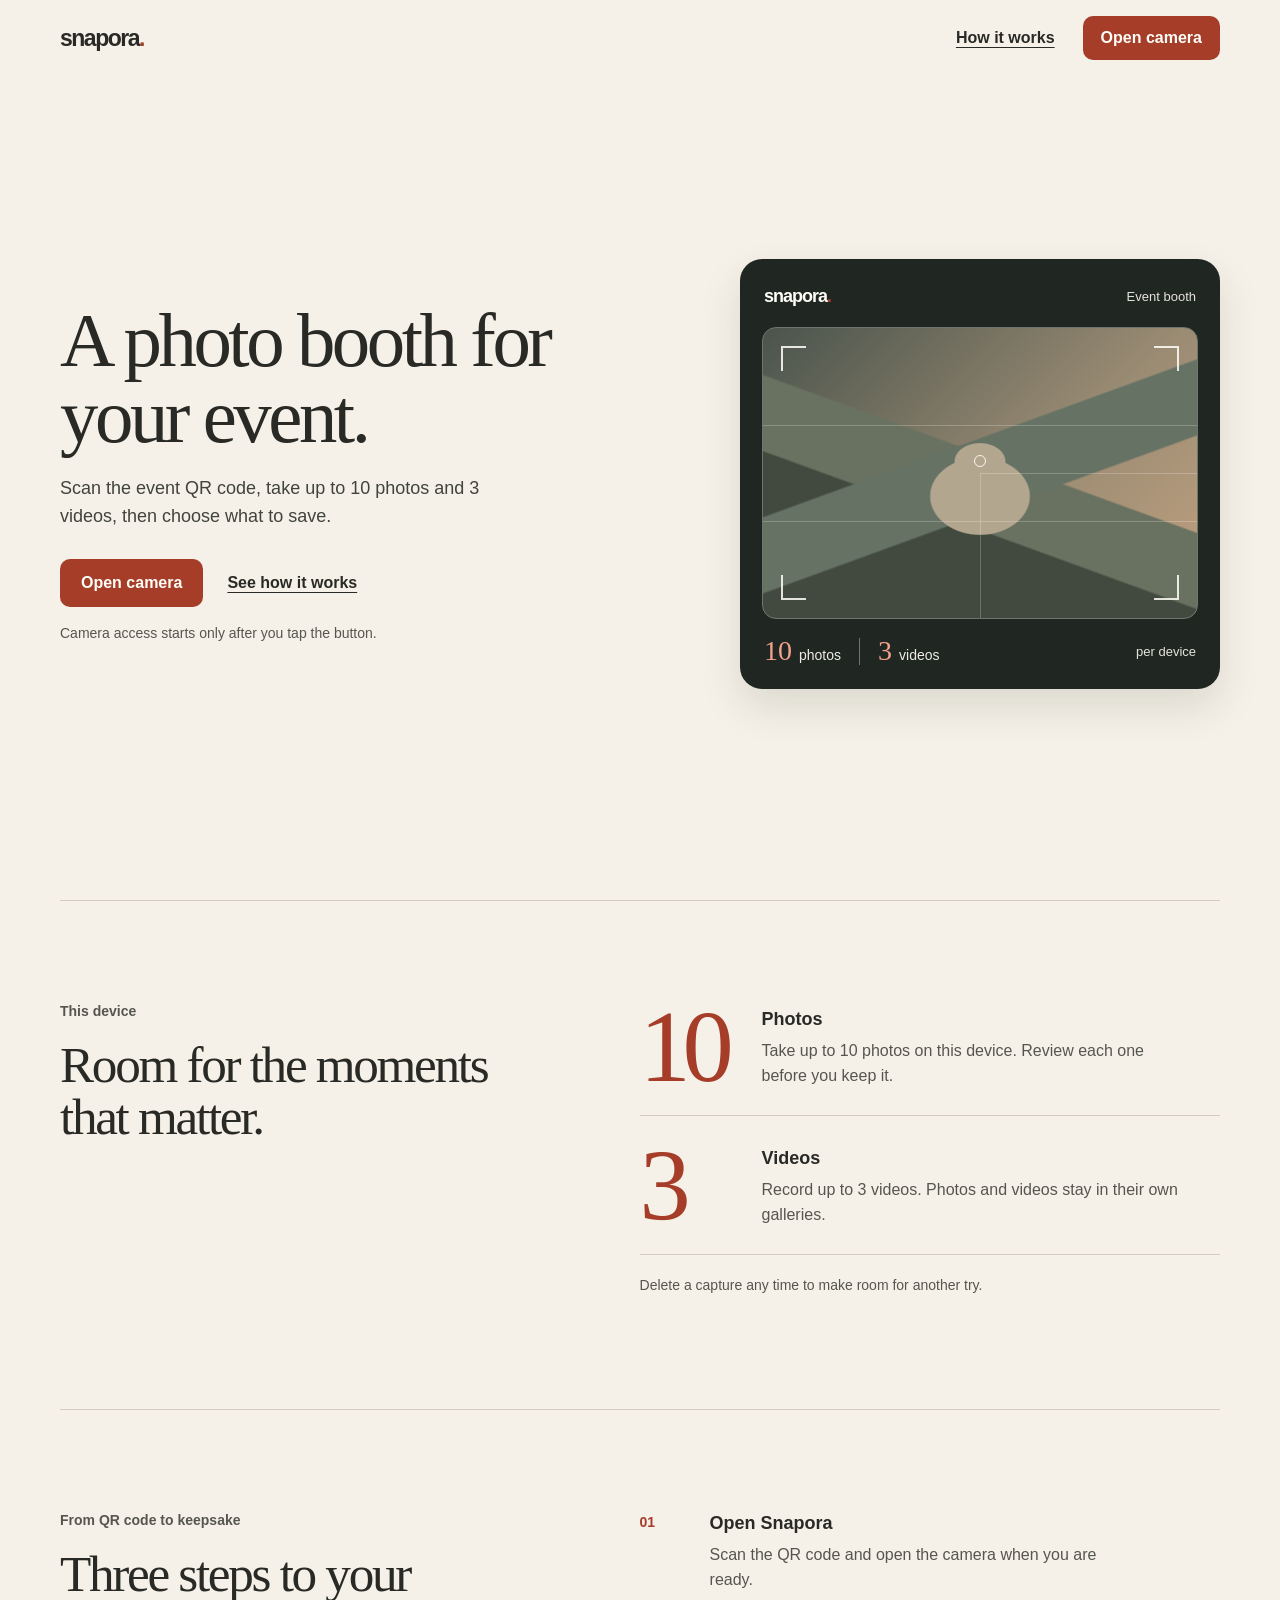
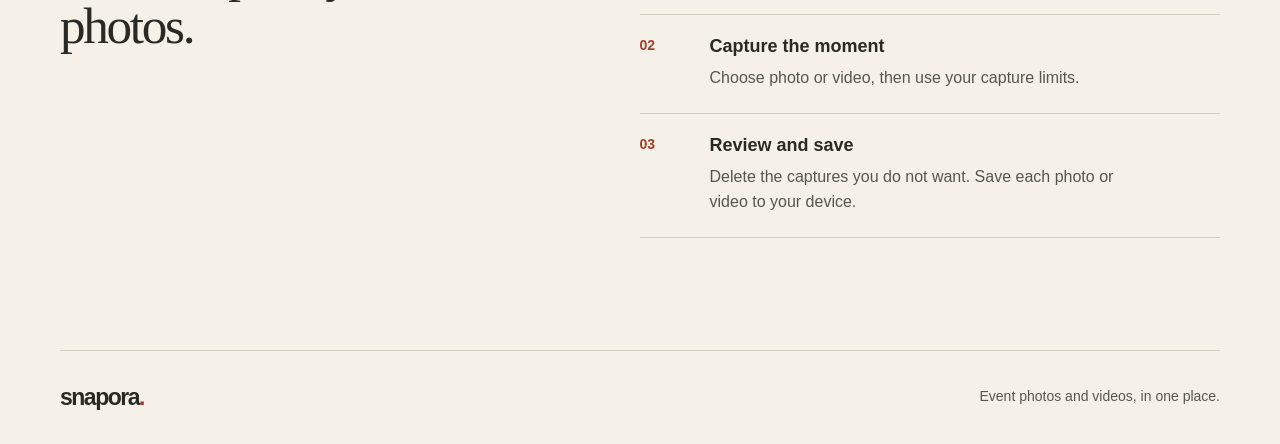
==== index.html @ a6708915 "Build mobile-first Snapora homepage and capture flow Add a responsive event-booth homepage and brows" ====
<!doctype html>
<html lang="en" data-type="software">
  <head>
    <meta charset="utf-8">
    <meta name="viewport" content="width=device-width, initial-scale=1, viewport-fit=cover">
    <meta name="theme-color" content="#f5f1e8">
    <meta name="description" content="A phone-first event photo booth. Take photos and videos, then choose the memories you want to keep.">
    <meta name="page-type" content="software">
    <meta name="site-kind" content="software">
    <title>Snapora: the event photo booth in your browser</title>
    <link rel="stylesheet" href="styles.css">
  </head>
  <body>
    <a class="skip-link" href="#main">Skip to content</a>
    <header class="site-header">
      <a class="wordmark" href="#top" aria-label="Snapora home">snapora<span aria-hidden="true">.</span></a>
      <nav class="site-nav" aria-label="Main navigation">
        <a class="nav-link" href="#how-it-works">How it works</a>
        <a class="button button--primary button--nav" href="capture.html">Open camera</a>
      </nav>
    </header>

    <main id="main">
      <section class="hero section-wrap" id="top" aria-labelledby="hero-title">
        <div class="hero-copy">
          <h1 id="hero-title">A photo booth for your event.</h1>
          <p class="hero-lead">Scan the event QR code, take up to 10 photos and 3 videos, then choose what to save.</p>
          <div class="hero-actions">
            <a class="button button--primary" href="capture.html">Open camera</a>
            <a class="text-link" href="#how-it-works">See how it works</a>
          </div>
          <p class="hero-note">Camera access starts only after you tap the button.</p>
        </div>

        <div class="camera-preview" role="img" aria-label="Snapora camera screen showing the photo and video limits">
          <div class="preview-top">
            <span class="preview-wordmark">snapora<span aria-hidden="true">.</span></span>
            <span class="preview-event">Event booth</span>
          </div>
          <div class="viewfinder">
            <span class="viewfinder-corner viewfinder-corner--tl" aria-hidden="true"></span>
            <span class="viewfinder-corner viewfinder-corner--tr" aria-hidden="true"></span>
            <span class="viewfinder-corner viewfinder-corner--bl" aria-hidden="true"></span>
            <span class="viewfinder-corner viewfinder-corner--br" aria-hidden="true"></span>
            <span class="viewfinder-mark" aria-hidden="true"></span>
            <span class="viewfinder-line viewfinder-line--one" aria-hidden="true"></span>
            <span class="viewfinder-line viewfinder-line--two" aria-hidden="true"></span>
          </div>
          <div class="preview-limits">
            <div class="preview-limit">
              <span class="preview-limit__number">10</span>
              <span class="preview-limit__label">photos</span>
            </div>
            <span class="preview-divider" aria-hidden="true"></span>
            <div class="preview-limit">
              <span class="preview-limit__number">3</span>
              <span class="preview-limit__label">videos</span>
            </div>
            <span class="preview-limit__note">per device</span>
          </div>
        </div>
      </section>

      <section class="limits section-wrap" id="limits" aria-labelledby="limits-title">
        <div class="section-intro">
          <p class="section-kicker">This device</p>
          <h2 id="limits-title">Room for the moments that matter.</h2>
        </div>
        <div class="limits-content">
          <div class="limit">
            <p class="limit-number">10</p>
            <div class="limit-copy">
              <h3>Photos</h3>
              <p>Take up to 10 photos on this device. Review each one before you keep it.</p>
            </div>
          </div>
          <div class="limit">
            <p class="limit-number">3</p>
            <div class="limit-copy">
              <h3>Videos</h3>
              <p>Record up to 3 videos. Photos and videos stay in their own galleries.</p>
            </div>
          </div>
          <p class="limits-note">Delete a capture any time to make room for another try.</p>
        </div>
      </section>

      <section class="steps section-wrap" id="how-it-works" aria-labelledby="steps-title">
        <div class="section-intro">
          <p class="section-kicker">From QR code to keepsake</p>
          <h2 id="steps-title">Three steps to your photos.</h2>
        </div>
        <ol class="step-list">
          <li class="step">
            <span class="step-number" aria-hidden="true">01</span>
            <div>
              <h3>Open Snapora</h3>
              <p>Scan the QR code and open the camera when you are ready.</p>
            </div>
          </li>
          <li class="step">
            <span class="step-number" aria-hidden="true">02</span>
            <div>
              <h3>Capture the moment</h3>
              <p>Choose photo or video, then use your capture limits.</p>
            </div>
          </li>
          <li class="step">
            <span class="step-number" aria-hidden="true">03</span>
            <div>
              <h3>Review and save</h3>
              <p>Delete the captures you do not want. Save each photo or video to your device.</p>
            </div>
          </li>
        </ol>
      </section>
    </main>

    <footer class="site-footer section-wrap">
      <a class="wordmark" href="#top" aria-label="Snapora home">snapora<span aria-hidden="true">.</span></a>
      <p>Event photos and videos, in one place.</p>
    </footer>
  </body>
</html>
---- styles.css ----
:root {
  color-scheme: light;
  --paper: #f5f1e8;
  --paper-deep: #ebe4d8;
  --ink: #292a25;
  --muted: #56564f;
  --line: #d3ccbf;
  --screen: #202722;
  --screen-line: #6f766e;
  --accent: #a53d29;
  --accent-hover: #87321f;
  --accent-light: #f0dfd5;
  --white: #fffdf8;
  --serif: Georgia, "Times New Roman", serif;
  --sans: "Segoe UI", Arial, sans-serif;
  --radius-frame: 22px;
  --radius-panel: 14px;
  --radius-control: 10px;
  --content-width: 1160px;
}

/* Reading this as: a student event photo booth, album-like editorial, ENERGY 2 / RHYTHM 2 / MOTION 1. */
/* Warm paper recalls a printed album; burnt orange marks the main action and viewfinder. */
* {
  box-sizing: border-box;
}

html {
  scroll-behavior: smooth;
  scroll-padding-top: 24px;
}

body {
  min-width: 320px;
  margin: 0;
  background: var(--paper);
  color: var(--ink);
  font-family: var(--sans);
  font-size: 16px;
  line-height: 1.55;
}

button,
a,
label {
  cursor: pointer;
}

button:disabled,
button[aria-disabled="true"] {
  cursor: not-allowed;
}

a {
  color: inherit;
}

button,
input {
  font: inherit;
}

button {
  color: inherit;
}

:focus-visible {
  outline: 3px solid var(--accent);
  outline-offset: 3px;
}

[hidden] {
  display: none !important;
}

.skip-link {
  position: absolute;
  z-index: 20;
  top: 8px;
  left: 8px;
  padding: 10px 14px;
  transform: translateY(-160%);
  border-radius: var(--radius-control);
  background: var(--white);
  color: var(--ink);
  font-weight: 700;
}

.skip-link:focus {
  transform: translateY(0);
}

/* Shared gutters align content edges across the homepage and capture flow. */
.site-header,
.site-footer,
.section-wrap,
.capture-main {
  width: min(var(--content-width), calc(100% - 48px));
  margin-inline: auto;
}

.site-header {
  min-height: 76px;
  display: flex;
  align-items: center;
  justify-content: space-between;
  gap: 20px;
  padding-top: env(safe-area-inset-top);
}

.wordmark {
  min-height: 44px;
  display: inline-flex;
  align-items: center;
  color: var(--ink);
  font-size: 23px;
  font-weight: 760;
  letter-spacing: -1.5px;
  line-height: 1;
  text-decoration: none;
}

.wordmark:hover {
  color: var(--accent-hover);
}

.wordmark:active {
  transform: translateY(1px);
}

.wordmark span,
.preview-wordmark span {
  color: var(--accent);
}

.site-nav {
  display: flex;
  align-items: center;
  gap: 28px;
}

.nav-link,
.text-link {
  min-height: 44px;
  display: inline-flex;
  align-items: center;
  color: var(--ink);
  font-weight: 650;
  text-decoration-thickness: 1px;
  text-underline-offset: 4px;
}

.nav-link:hover,
.text-link:hover {
  color: var(--accent-hover);
  text-decoration-line: underline;
}

.nav-link:active,
.text-link:active {
  color: var(--accent);
}

.button {
  min-height: 48px;
  display: inline-flex;
  align-items: center;
  justify-content: center;
  padding: 11px 20px;
  border: 1px solid transparent;
  border-radius: var(--radius-control);
  font-weight: 700;
  line-height: 1.25;
  text-align: center;
  text-decoration: none;
  /* Brief press feedback makes taps register without delaying camera use. */
  transition: background-color 140ms ease, color 140ms ease, border-color 140ms ease, transform 140ms ease;
}

.button--primary {
  background: var(--accent);
  color: var(--white);
}

.button--primary:hover {
  background: var(--accent-hover);
}

.button--primary:active {
  transform: translateY(1px);
  background: #732b1c;
}

.button--secondary {
  border-color: var(--ink);
  background: transparent;
  color: var(--ink);
}

.button--secondary:hover {
  background: var(--paper-deep);
}

.button--secondary:active {
  transform: translateY(1px);
  background: #e2d9cb;
}

.button:disabled {
  border-color: #b7b1a7;
  background: #ded8ce;
  color: #68675f;
  transform: none;
}

.button--nav {
  min-height: 44px;
  padding-inline: 17px;
}

.hero {
  min-height: max(640px, calc(100svh - 76px));
  display: grid;
  grid-template-columns: minmax(0, 0.9fr) minmax(340px, 1fr);
  align-items: center;
  gap: clamp(44px, 8vw, 110px);
  padding-block: 36px 64px;
}

.hero-copy {
  max-width: 500px;
}

.hero-kicker,
.section-kicker {
  margin: 0 0 16px;
  color: var(--muted);
  font-size: 14px;
  font-weight: 700;
}

h1,
h2,
h3,
p {
  margin-top: 0;
}

h1,
h2 {
  /* Georgia gives the page an album-like voice; system sans keeps controls quick to scan. */
  font-family: var(--serif);
  font-weight: 500;
  letter-spacing: -0.045em;
}

.hero h1 {
  max-width: 560px;
  margin-bottom: 20px;
  font-size: clamp(52px, 6vw, 82px);
  line-height: 0.99;
}

.hero-lead {
  max-width: 460px;
  margin-bottom: 28px;
  color: #41433d;
  font-size: 18px;
  line-height: 1.55;
}

.hero-actions {
  display: flex;
  align-items: center;
  flex-wrap: wrap;
  gap: 12px 24px;
}

.hero-note {
  margin: 16px 0 0;
  color: var(--muted);
  font-size: 14px;
}

/* The viewfinder previews the capture interface without presenting a stock event photo. */
.camera-preview {
  width: min(100%, 480px);
  justify-self: end;
  padding: 22px;
  border-radius: var(--radius-frame);
  background: var(--screen);
  color: var(--white);
  /* This single shadow lifts the product preview from the paper ground. */
  box-shadow: 0 18px 42px rgb(41 42 37 / 12%);
}

.preview-top {
  display: flex;
  align-items: center;
  justify-content: space-between;
  gap: 12px;
  padding: 2px 2px 16px;
}

.preview-wordmark {
  font-size: 18px;
  font-weight: 760;
  letter-spacing: -1px;
}

.preview-event {
  color: #e5e3dc;
  font-size: 13px;
}

.viewfinder {
  position: relative;
  height: clamp(205px, 25vw, 292px);
  overflow: hidden;
  border: 1px solid var(--screen-line);
  border-radius: var(--radius-panel);
  background:
    radial-gradient(ellipse at 50% 46%, #b3a68e 0 8%, transparent 8.5%),
    radial-gradient(ellipse at 50% 58%, #b3a68e 0 16%, transparent 16.5%),
    linear-gradient(160deg, transparent 0 42%, #657264 42.5% 59%, transparent 59.5%),
    linear-gradient(20deg, #424a40 0 37%, #697160 37.5% 54%, transparent 54.5%),
    linear-gradient(135deg, #4a544c, #9a8b73 58%, #c1a17f);
}

.viewfinder::before,
.viewfinder::after {
  position: absolute;
  top: 50%;
  left: 50%;
  width: 1px;
  height: 100%;
  background: rgb(255 253 248 / 22%);
  content: "";
}

.viewfinder::after {
  width: 100%;
  height: 1px;
}

.viewfinder-corner {
  position: absolute;
  z-index: 1;
  width: 25px;
  height: 25px;
  border-color: rgb(255 253 248 / 86%);
  border-style: solid;
}

.viewfinder-corner--tl {
  top: 18px;
  left: 18px;
  border-width: 2px 0 0 2px;
}

.viewfinder-corner--tr {
  top: 18px;
  right: 18px;
  border-width: 2px 2px 0 0;
}

.viewfinder-corner--bl {
  bottom: 18px;
  left: 18px;
  border-width: 0 0 2px 2px;
}

.viewfinder-corner--br {
  right: 18px;
  bottom: 18px;
  border-width: 0 2px 2px 0;
}

.viewfinder-mark {
  position: absolute;
  top: 46%;
  left: 50%;
  width: 12px;
  height: 12px;
  border: 1px solid rgb(255 253 248 / 90%);
  border-radius: 50%;
  transform: translate(-50%, -50%);
}

.viewfinder-line {
  position: absolute;
  left: 0;
  width: 100%;
  height: 1px;
  background: rgb(255 253 248 / 22%);
}

.viewfinder-line--one {
  top: 33.333%;
}

.viewfinder-line--two {
  top: 66.666%;
}

.preview-limits {
  display: flex;
  align-items: center;
  gap: 18px;
  padding: 18px 2px 0;
}

.preview-limit {
  display: flex;
  align-items: baseline;
  gap: 7px;
}

.preview-limit__number {
  color: #f2a18a;
  font-family: var(--serif);
  font-size: 28px;
  line-height: 1;
}

.preview-limit__label {
  color: #eeece6;
  font-size: 14px;
}

.preview-divider {
  width: 1px;
  height: 27px;
  background: var(--screen-line);
}

.preview-limit__note {
  margin-left: auto;
  color: #e5e3dc;
  font-size: 13px;
}

/* Generous section padding separates decisions without adding another layer of cards. */
.limits {
  display: grid;
  grid-template-columns: minmax(0, 0.8fr) minmax(0, 1fr);
  align-items: start;
  gap: clamp(40px, 9vw, 130px);
  padding-block: 100px 112px;
  border-top: 1px solid var(--line);
}

.section-intro {
  max-width: 440px;
}

.section-intro h2,
.gallery-heading h2 {
  margin-bottom: 0;
  font-size: clamp(38px, 4vw, 56px);
  line-height: 1.03;
}

.limits-content {
  /* Open number rows make the two actual caps easier to scan than feature cards. */
  display: grid;
  gap: 24px;
}

.limit {
  display: grid;
  grid-template-columns: 102px 1fr;
  align-items: center;
  gap: 20px;
  padding-bottom: 22px;
  border-bottom: 1px solid var(--line);
}

.limit-number {
  margin: 0;
  color: var(--accent);
  font-family: var(--serif);
  font-size: clamp(76px, 8vw, 104px);
  letter-spacing: -0.08em;
  line-height: 0.9;
}

.limit-copy h3,
.step h3 {
  margin-bottom: 5px;
  font-size: 18px;
}

.limit-copy p,
.step p {
  max-width: 430px;
  margin: 0;
  color: var(--muted);
}

.limits-note {
  margin: -4px 0 0;
  color: var(--muted);
  font-size: 14px;
}

.steps {
  display: grid;
  grid-template-columns: minmax(0, 0.8fr) minmax(0, 1fr);
  align-items: start;
  gap: clamp(40px, 9vw, 130px);
  padding-block: 100px 112px;
  border-top: 1px solid var(--line);
}

.step-list {
  display: grid;
  gap: 0;
  margin: 0;
  padding: 0;
  list-style: none;
}

.step {
  display: grid;
  grid-template-columns: 54px 1fr;
  gap: 16px;
  padding-block: 18px 22px;
  border-bottom: 1px solid var(--line);
}

.step:first-child {
  padding-top: 0;
}

.step-number {
  padding-top: 2px;
  color: var(--accent);
  font-size: 14px;
  font-weight: 750;
}

.site-footer {
  min-height: 94px;
  display: flex;
  align-items: center;
  justify-content: space-between;
  gap: 20px;
  border-top: 1px solid var(--line);
  padding-block: 20px max(20px, env(safe-area-inset-bottom));
}

.site-footer p {
  margin: 0;
  color: var(--muted);
  font-size: 14px;
  text-align: right;
}

.capture-main {
  padding-block: 42px 88px;
}

.capture-heading {
  max-width: 680px;
  padding-bottom: 30px;
}

.capture-heading h1 {
  margin-bottom: 12px;
  font-size: clamp(46px, 6vw, 72px);
  line-height: 1;
}

.capture-heading > p:last-child {
  max-width: 580px;
  margin-bottom: 0;
  color: var(--muted);
}

.capture-layout {
  display: grid;
  grid-template-columns: minmax(0, 1.35fr) minmax(250px, 0.65fr);
  align-items: start;
  gap: 28px;
}

.camera-panel,
.session-panel {
  border: 1px solid var(--line);
  border-radius: var(--radius-frame);
  background: var(--white);
}

.camera-panel {
  padding: 14px;
}

.live-view {
  position: relative;
  min-height: 300px;
  overflow: hidden;
  border-radius: var(--radius-panel);
  background: var(--screen);
  color: var(--white);
}

.live-view__video {
  width: 100%;
  height: auto;
  max-height: min(62svh, 620px);
  display: block;
  aspect-ratio: 3 / 4;
  object-fit: cover;
  background: var(--screen);
}

.live-view__empty {
  min-height: 300px;
  display: grid;
  place-content: center;
  justify-items: center;
  gap: 24px;
  padding: 32px;
  color: #e5e3dc;
  text-align: center;
}

.live-view__empty p {
  margin: 0;
}

.live-view__corners {
  position: relative;
  width: 74px;
  height: 74px;
  border: 1px solid var(--screen-line);
  border-radius: 50%;
}

.live-view__corners::before,
.live-view__corners::after {
  position: absolute;
  top: 50%;
  left: 50%;
  width: 100%;
  height: 1px;
  background: var(--screen-line);
  content: "";
  transform: translate(-50%, -50%);
}

.live-view__corners::after {
  width: 1px;
  height: 100%;
}

.recording-indicator {
  position: absolute;
  top: 16px;
  left: 16px;
  padding: 6px 10px;
  border-radius: 6px;
  background: var(--accent);
  color: var(--white);
  font-size: 13px;
  font-weight: 700;
}

.camera-panel__controls {
  display: flex;
  align-items: center;
  justify-content: space-between;
  gap: 14px;
  padding: 16px 2px 2px;
}

.mode-switch,
.gallery-filter {
  display: flex;
  gap: 5px;
  padding: 4px;
  border-radius: 12px;
  background: var(--paper);
}

.mode-button,
.filter-button {
  min-height: 44px;
  padding: 9px 16px;
  border: 1px solid transparent;
  border-radius: 9px;
  background: transparent;
  color: var(--muted);
  font-weight: 700;
}

.mode-button:hover,
.filter-button:hover {
  background: #e9e2d6;
}

.mode-button:active,
.filter-button:active {
  transform: translateY(1px);
}

.mode-button.is-active,
.filter-button.is-active {
  background: var(--screen);
  color: var(--white);
}

.capture-action {
  min-width: 150px;
}

.camera-setup {
  display: flex;
  align-items: center;
  flex-wrap: wrap;
  gap: 12px 18px;
  padding: 14px 2px 0;
}

.status-text,
.error-message {
  margin: 0;
  color: var(--muted);
  font-size: 14px;
}

.error-message,
.gallery-error {
  color: #8d2f22;
}

.session-panel {
  padding: 24px;
}

.session-panel__head h2 {
  margin-bottom: 22px;
  font-family: var(--serif);
  font-size: 32px;
  font-weight: 500;
  letter-spacing: -0.04em;
  line-height: 1.1;
}

.session-panel .section-kicker {
  margin-bottom: 8px;
}

.quota-list {
  display: grid;
  gap: 10px;
}

.quota-row {
  display: flex;
  justify-content: space-between;
  gap: 12px;
  font-size: 15px;
}

.quota-row strong {
  font-variant-numeric: tabular-nums;
}

.quota-track {
  height: 7px;
  overflow: hidden;
  border-radius: 5px;
  background: var(--paper-deep);
}

.quota-track span {
  width: 100%;
  height: 100%;
  display: block;
  border-radius: inherit;
  background: var(--accent);
  transform: scaleX(var(--progress, 0));
  transform-origin: left center;
  transition: transform 180ms ease;
}

.session-note {
  margin: 22px 0 0;
  color: var(--muted);
  font-size: 14px;
}

.gallery-section {
  padding-top: 84px;
}

.gallery-heading {
  display: flex;
  align-items: end;
  justify-content: space-between;
  gap: 20px;
  padding-bottom: 22px;
  border-bottom: 1px solid var(--line);
}

.gallery-heading .section-kicker {
  margin-bottom: 8px;
}

.gallery-heading h2 {
  font-size: clamp(36px, 4vw, 52px);
}

.button--delete {
  min-width: 144px;
}

.gallery-status {
  min-height: 24px;
  margin: 16px 0;
  color: var(--muted);
  font-size: 14px;
}

.gallery-filter {
  width: fit-content;
  margin-bottom: 18px;
}

.filter-button {
  display: inline-flex;
  align-items: center;
  gap: 9px;
}

.filter-button span {
  min-width: 24px;
  padding: 1px 5px;
  border-radius: 6px;
  background: rgb(41 42 37 / 8%);
  font-size: 13px;
  font-variant-numeric: tabular-nums;
}

.filter-button.is-active span {
  background: rgb(255 253 248 / 16%);
}

.gallery-grid {
  display: grid;
  grid-template-columns: repeat(auto-fill, minmax(min(100%, 220px), 1fr));
  gap: 16px;
}

.empty-gallery {
  grid-column: 1 / -1;
  padding: 28px 0;
  color: var(--muted);
}

.empty-gallery p {
  margin: 0;
}

.media-card {
  min-width: 0;
  overflow: hidden;
  border: 1px solid var(--line);
  border-radius: var(--radius-panel);
  background: var(--white);
}

.media-card__preview {
  width: 100%;
  height: auto;
  display: block;
  aspect-ratio: 3 / 4;
  object-fit: cover;
  background: var(--screen);
}

.media-card__meta {
  display: grid;
  gap: 10px;
  padding: 14px;
}

.media-card__select {
  display: flex;
  align-items: center;
  gap: 10px;
  min-height: 44px;
  font-weight: 650;
}

.media-card__select input {
  width: 20px;
  height: 20px;
  accent-color: var(--accent);
}

.media-card__save {
  min-height: 44px;
  display: inline-flex;
  align-items: center;
  color: var(--accent-hover);
  font-weight: 700;
  text-underline-offset: 4px;
}

.media-card__save:hover {
  color: var(--ink);
}

.media-card__save:active {
  color: var(--accent);
}

.media-card__select:hover {
  color: var(--accent-hover);
}

.media-card__select:active {
  opacity: 0.78;
}

.gallery-error {
  margin: 18px 0 0;
}

.capture-footer {
  border-top: 1px solid var(--line);
}

@media (max-width: 760px) {
  .site-header,
  .site-footer,
  .section-wrap,
  .capture-main {
    width: calc(100% - 40px);
  }

  .site-header {
    min-height: 68px;
  }

  .site-nav {
    display: none;
  }

  .button--nav {
    min-height: 44px;
    padding-inline: 14px;
  }

  .hero {
    min-height: auto;
    grid-template-columns: 1fr;
    gap: 34px;
    padding-block: 38px 64px;
  }

  .hero-copy {
    max-width: 560px;
  }

  .hero h1 {
    max-width: 460px;
    margin-bottom: 16px;
    font-size: clamp(48px, 12vw, 64px);
  }

  .hero-lead {
    margin-bottom: 22px;
    font-size: 17px;
  }

  .camera-preview {
    width: 100%;
    max-width: 500px;
    justify-self: center;
    padding: 16px;
  }

  .viewfinder {
    height: clamp(205px, 63vw, 270px);
  }

  .limits,
  .steps {
    grid-template-columns: 1fr;
    gap: 32px;
    padding-block: 68px 76px;
  }

  .section-intro h2 {
    max-width: 470px;
  }

  .limit {
    grid-template-columns: 84px 1fr;
    gap: 16px;
  }

  .limit-number {
    font-size: 78px;
  }

  .capture-main {
    padding-block: 32px 64px;
  }

  .capture-layout {
    grid-template-columns: 1fr;
    gap: 20px;
  }

  .session-panel {
    padding: 20px;
  }

  .session-panel__head h2 {
    margin-bottom: 18px;
  }

  .gallery-section {
    padding-top: 64px;
  }
}

@media (max-width: 420px) {
  .site-header,
  .site-footer,
  .section-wrap,
  .capture-main {
    width: calc(100% - 36px);
  }

  .wordmark {
    font-size: 21px;
  }

  .button--nav {
    padding-inline: 12px;
    font-size: 14px;
  }

  .hero {
    gap: 28px;
    padding-top: 28px;
  }

  .hero h1 {
    max-width: 345px;
    font-size: clamp(46px, 12vw, 54px);
  }

  .hero-actions {
    align-items: stretch;
    gap: 4px 14px;
  }

  .hero-actions .button {
    width: 100%;
  }

  .hero-actions .text-link {
    min-height: 44px;
  }

  .preview-limits {
    gap: 12px;
  }

  .preview-limit {
    gap: 5px;
  }

  .preview-limit__number {
    font-size: 25px;
  }

  .preview-limit__label,
  .preview-limit__note {
    font-size: 12px;
  }

  .limit {
    grid-template-columns: 70px 1fr;
    gap: 12px;
  }

  .limit-number {
    font-size: 70px;
  }

  .site-footer {
    align-items: flex-start;
  }

  .site-footer p {
    max-width: 190px;
    font-size: 13px;
  }

  .capture-heading h1 {
    font-size: 48px;
  }

  .live-view {
    min-height: 260px;
  }

  .live-view__empty {
    min-height: 260px;
    padding: 24px;
  }

  .camera-panel {
    padding: 10px;
  }

  .camera-panel__controls {
    align-items: stretch;
    flex-direction: column;
    padding: 14px 2px 2px;
  }

  .mode-switch {
    display: grid;
    grid-template-columns: 1fr 1fr;
  }

  .capture-action {
    width: 100%;
  }

  .camera-setup {
    align-items: flex-start;
    flex-direction: column;
    gap: 10px;
  }

  .gallery-heading {
    align-items: flex-start;
    flex-direction: column;
  }

  .gallery-heading h2 {
    font-size: 40px;
  }

  .gallery-filter {
    width: 100%;
  }

  .filter-button {
    flex: 1;
    justify-content: center;
  }
}

@media (prefers-reduced-motion: reduce) {
  *,
  *::before,
  *::after {
    scroll-behavior: auto !important;
    transition-duration: 0.01ms !important;
    animation-duration: 0.01ms !important;
    animation-iteration-count: 1 !important;
  }
}
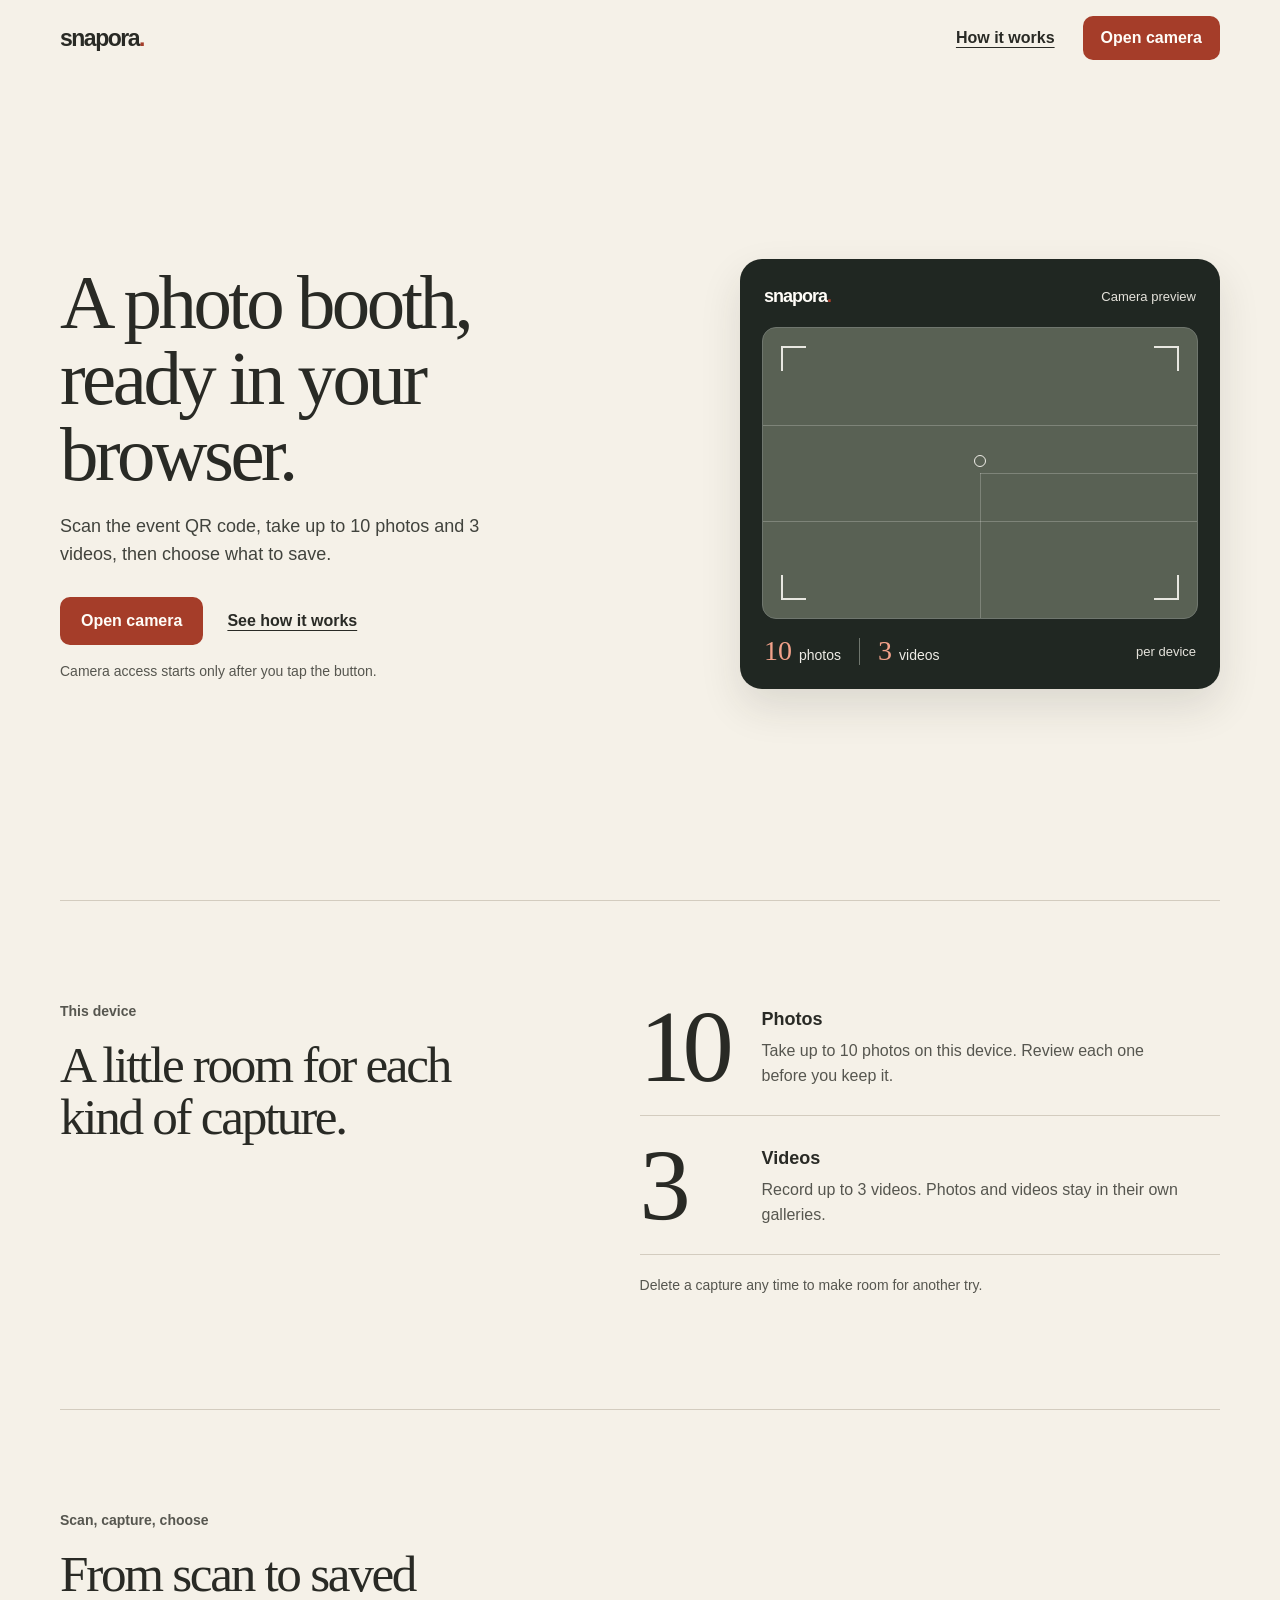
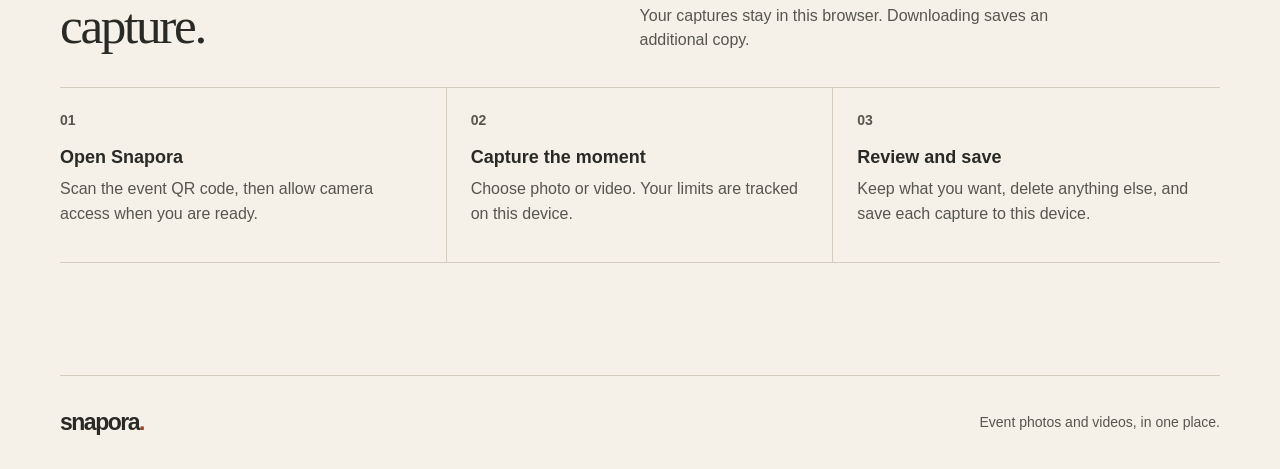
==== commit 458b0852: "Update README and HTML content for clarity; enhance error handling in JavaScript" ====
--- a/index.html
+++ b/index.html
@@ -23,7 +23,7 @@
     <main id="main">
       <section class="hero section-wrap" id="top" aria-labelledby="hero-title">
         <div class="hero-copy">
-          <h1 id="hero-title">A photo booth for your event.</h1>
+          <h1 id="hero-title">A photo booth, ready in your browser.</h1>
           <p class="hero-lead">Scan the event QR code, take up to 10 photos and 3 videos, then choose what to save.</p>
           <div class="hero-actions">
             <a class="button button--primary" href="capture.html">Open camera</a>
@@ -35,7 +35,7 @@
         <div class="camera-preview" role="img" aria-label="Snapora camera screen showing the photo and video limits">
           <div class="preview-top">
             <span class="preview-wordmark">snapora<span aria-hidden="true">.</span></span>
-            <span class="preview-event">Event booth</span>
+            <span class="preview-event">Camera preview</span>
           </div>
           <div class="viewfinder">
             <span class="viewfinder-corner viewfinder-corner--tl" aria-hidden="true"></span>
@@ -64,7 +64,7 @@
       <section class="limits section-wrap" id="limits" aria-labelledby="limits-title">
         <div class="section-intro">
           <p class="section-kicker">This device</p>
-          <h2 id="limits-title">Room for the moments that matter.</h2>
+          <h2 id="limits-title">A little room for each kind of capture.</h2>
         </div>
         <div class="limits-content">
           <div class="limit">
@@ -87,29 +87,32 @@
 
       <section class="steps section-wrap" id="how-it-works" aria-labelledby="steps-title">
         <div class="section-intro">
-          <p class="section-kicker">From QR code to keepsake</p>
-          <h2 id="steps-title">Three steps to your photos.</h2>
+          <div>
+            <p class="section-kicker">Scan, capture, choose</p>
+            <h2 id="steps-title">From scan to saved capture.</h2>
+          </div>
+          <p class="steps-note">Your captures stay in this browser. Downloading saves an additional copy.</p>
         </div>
         <ol class="step-list">
           <li class="step">
             <span class="step-number" aria-hidden="true">01</span>
             <div>
               <h3>Open Snapora</h3>
-              <p>Scan the QR code and open the camera when you are ready.</p>
+              <p>Scan the event QR code, then allow camera access when you are ready.</p>
             </div>
           </li>
           <li class="step">
             <span class="step-number" aria-hidden="true">02</span>
             <div>
               <h3>Capture the moment</h3>
-              <p>Choose photo or video, then use your capture limits.</p>
+              <p>Choose photo or video. Your limits are tracked on this device.</p>
             </div>
           </li>
           <li class="step">
             <span class="step-number" aria-hidden="true">03</span>
             <div>
               <h3>Review and save</h3>
-              <p>Delete the captures you do not want. Save each photo or video to your device.</p>
+              <p>Keep what you want, delete anything else, and save each capture to this device.</p>
             </div>
           </li>
         </ol>
--- a/styles.css
+++ b/styles.css
@@ -31,7 +31,6 @@
 }
 
 body {
-  min-width: 320px;
   margin: 0;
   background: var(--paper);
   color: var(--ink);
@@ -42,12 +41,14 @@
 
 button,
 a,
-label {
+label,
+input[type="checkbox"] {
   cursor: pointer;
 }
 
 button:disabled,
-button[aria-disabled="true"] {
+button[aria-disabled="true"],
+input:disabled {
   cursor: not-allowed;
 }
 
@@ -209,7 +210,7 @@
 .button:disabled {
   border-color: #b7b1a7;
   background: #ded8ce;
-  color: #68675f;
+  color: var(--muted);
   transform: none;
 }
 
@@ -319,12 +320,7 @@
   overflow: hidden;
   border: 1px solid var(--screen-line);
   border-radius: var(--radius-panel);
-  background:
-    radial-gradient(ellipse at 50% 46%, #b3a68e 0 8%, transparent 8.5%),
-    radial-gradient(ellipse at 50% 58%, #b3a68e 0 16%, transparent 16.5%),
-    linear-gradient(160deg, transparent 0 42%, #657264 42.5% 59%, transparent 59.5%),
-    linear-gradient(20deg, #424a40 0 37%, #697160 37.5% 54%, transparent 54.5%),
-    linear-gradient(135deg, #4a544c, #9a8b73 58%, #c1a17f);
+  background: #596154;
 }
 
 .viewfinder::before,
@@ -478,7 +474,7 @@
 
 .limit-number {
   margin: 0;
-  color: var(--accent);
+  color: var(--ink);
   font-family: var(--serif);
   font-size: clamp(76px, 8vw, 104px);
   letter-spacing: -0.08em;
@@ -505,37 +501,57 @@
 }
 
 .steps {
+  padding-block: 100px 112px;
+  border-top: 1px solid var(--line);
+}
+
+.steps .section-intro {
   display: grid;
   grid-template-columns: minmax(0, 0.8fr) minmax(0, 1fr);
-  align-items: start;
+  align-items: end;
   gap: clamp(40px, 9vw, 130px);
-  padding-block: 100px 112px;
-  border-top: 1px solid var(--line);
+  max-width: none;
+  margin-bottom: 34px;
+}
+
+.steps .section-intro > * {
+  max-width: 440px;
+}
+
+.steps-note {
+  margin-bottom: 0;
+  color: var(--muted);
 }
 
 .step-list {
   display: grid;
-  gap: 0;
+  grid-template-columns: repeat(3, minmax(0, 1fr));
   margin: 0;
   padding: 0;
+  border-block: 1px solid var(--line);
   list-style: none;
 }
 
 .step {
   display: grid;
-  grid-template-columns: 54px 1fr;
-  gap: 16px;
-  padding-block: 18px 22px;
-  border-bottom: 1px solid var(--line);
+  align-content: start;
+  grid-template-rows: auto auto 1fr;
+  gap: 12px;
+  padding: 22px 24px 24px;
+  border-right: 1px solid var(--line);
 }
 
 .step:first-child {
-  padding-top: 0;
+  padding-left: 0;
+}
+
+.step:last-child {
+  border-right: 0;
+  padding-right: 0;
 }
 
 .step-number {
-  padding-top: 2px;
-  color: var(--accent);
+  color: var(--muted);
   font-size: 14px;
   font-weight: 750;
 }
@@ -947,6 +963,10 @@
   }
 
   .site-nav {
+    gap: 0;
+  }
+
+  .site-nav .nav-link {
     display: none;
   }
 
@@ -990,9 +1010,41 @@
 
   .limits,
   .steps {
+    padding-block: 68px 76px;
+  }
+
+  .limits {
     grid-template-columns: 1fr;
     gap: 32px;
-    padding-block: 68px 76px;
+  }
+
+  .steps .section-intro {
+    grid-template-columns: 1fr;
+    gap: 0;
+    margin-bottom: 24px;
+  }
+
+  .step-list {
+    grid-template-columns: 1fr;
+    border-top: 0;
+  }
+
+  .step {
+    grid-template-rows: auto;
+    grid-template-columns: 38px 1fr;
+    gap: 12px;
+    padding: 18px 0;
+    border-right: 0;
+    border-bottom: 1px solid var(--line);
+  }
+
+  .step:first-child {
+    padding-top: 0;
+  }
+
+  .step:last-child {
+    padding-right: 0;
+    border-bottom: 0;
   }
 
   .section-intro h2 {
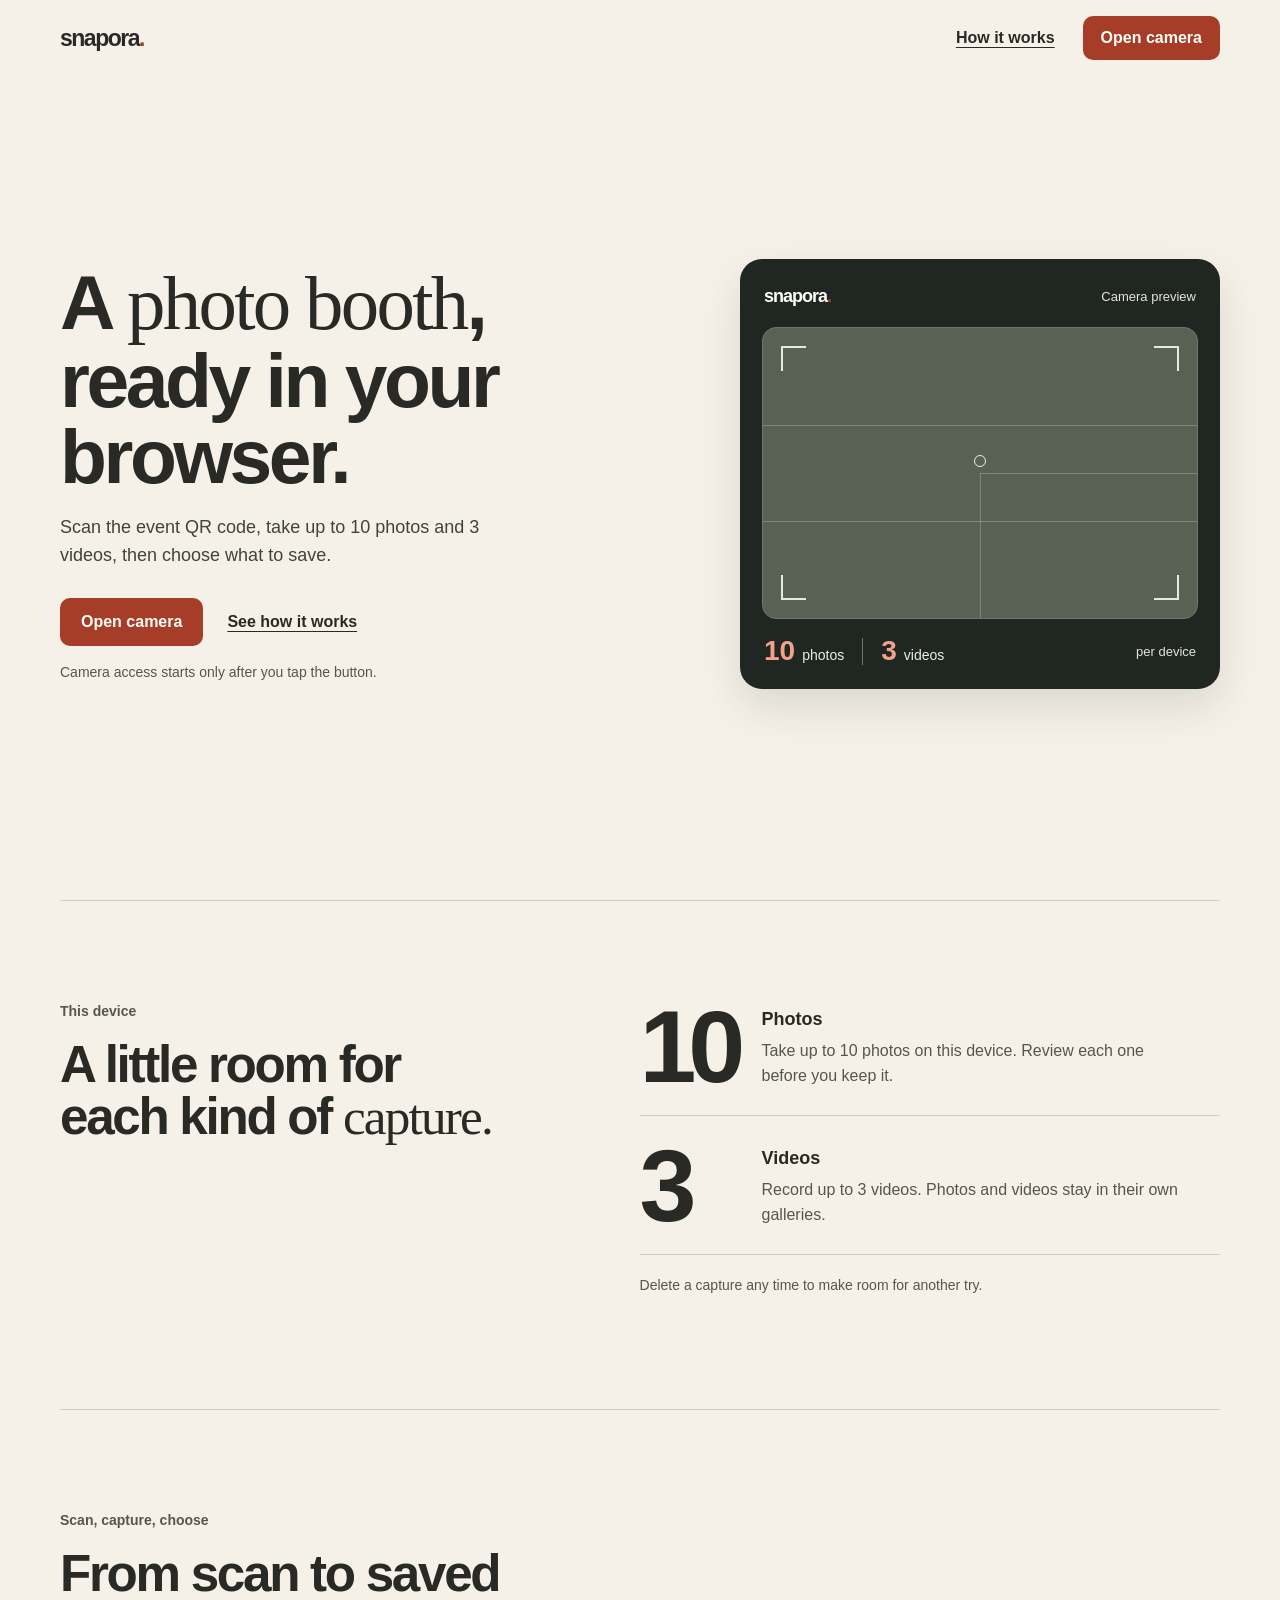
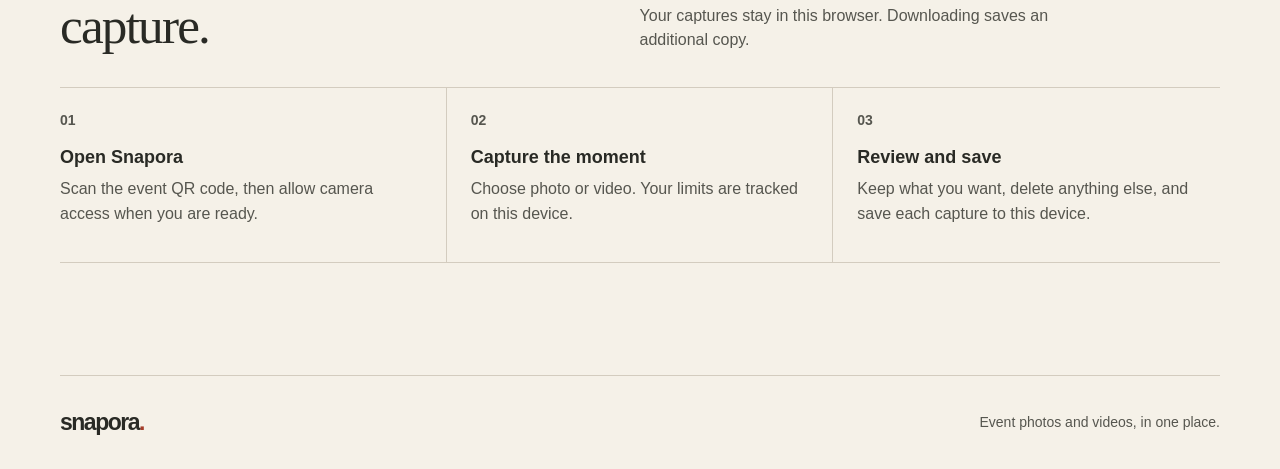
==== commit ad827620: "Enhance text emphasis in HTML and CSS for improved readability and visual appeal" ====
--- a/index.html
+++ b/index.html
@@ -23,7 +23,7 @@
     <main id="main">
       <section class="hero section-wrap" id="top" aria-labelledby="hero-title">
         <div class="hero-copy">
-          <h1 id="hero-title">A photo booth, ready in your browser.</h1>
+          <h1 id="hero-title">A <span class="serif-accent">photo booth</span>, ready in your browser.</h1>
           <p class="hero-lead">Scan the event QR code, take up to 10 photos and 3 videos, then choose what to save.</p>
           <div class="hero-actions">
             <a class="button button--primary" href="capture.html">Open camera</a>
@@ -64,7 +64,7 @@
       <section class="limits section-wrap" id="limits" aria-labelledby="limits-title">
         <div class="section-intro">
           <p class="section-kicker">This device</p>
-          <h2 id="limits-title">A little room for each kind of capture.</h2>
+          <h2 id="limits-title">A little room for each kind of <span class="serif-accent">capture.</span></h2>
         </div>
         <div class="limits-content">
           <div class="limit">
@@ -89,7 +89,7 @@
         <div class="section-intro">
           <div>
             <p class="section-kicker">Scan, capture, choose</p>
-            <h2 id="steps-title">From scan to saved capture.</h2>
+            <h2 id="steps-title">From scan to saved <span class="serif-accent">capture.</span></h2>
           </div>
           <p class="steps-note">Your captures stay in this browser. Downloading saves an additional copy.</p>
         </div>
--- a/styles.css
+++ b/styles.css
@@ -249,10 +249,16 @@
 
 h1,
 h2 {
-  /* Georgia gives the page an album-like voice; system sans keeps controls quick to scan. */
+  /* Sans-serif carries the interface; Georgia marks only the words that need emphasis. */
+  font-family: var(--sans);
+  font-weight: 700;
+  letter-spacing: -0.045em;
+}
+
+.serif-accent {
   font-family: var(--serif);
   font-weight: 500;
-  letter-spacing: -0.045em;
+  letter-spacing: -0.035em;
 }
 
 .hero h1 {
@@ -414,8 +420,9 @@
 
 .preview-limit__number {
   color: #f2a18a;
-  font-family: var(--serif);
+  font-family: var(--sans);
   font-size: 28px;
+  font-weight: 700;
   line-height: 1;
 }
 
@@ -475,8 +482,9 @@
 .limit-number {
   margin: 0;
   color: var(--ink);
-  font-family: var(--serif);
+  font-family: var(--sans);
   font-size: clamp(76px, 8vw, 104px);
+  font-weight: 700;
   letter-spacing: -0.08em;
   line-height: 0.9;
 }
@@ -757,9 +765,9 @@
 
 .session-panel__head h2 {
   margin-bottom: 22px;
-  font-family: var(--serif);
+  font-family: var(--sans);
   font-size: 32px;
-  font-weight: 500;
+  font-weight: 700;
   letter-spacing: -0.04em;
   line-height: 1.1;
 }
